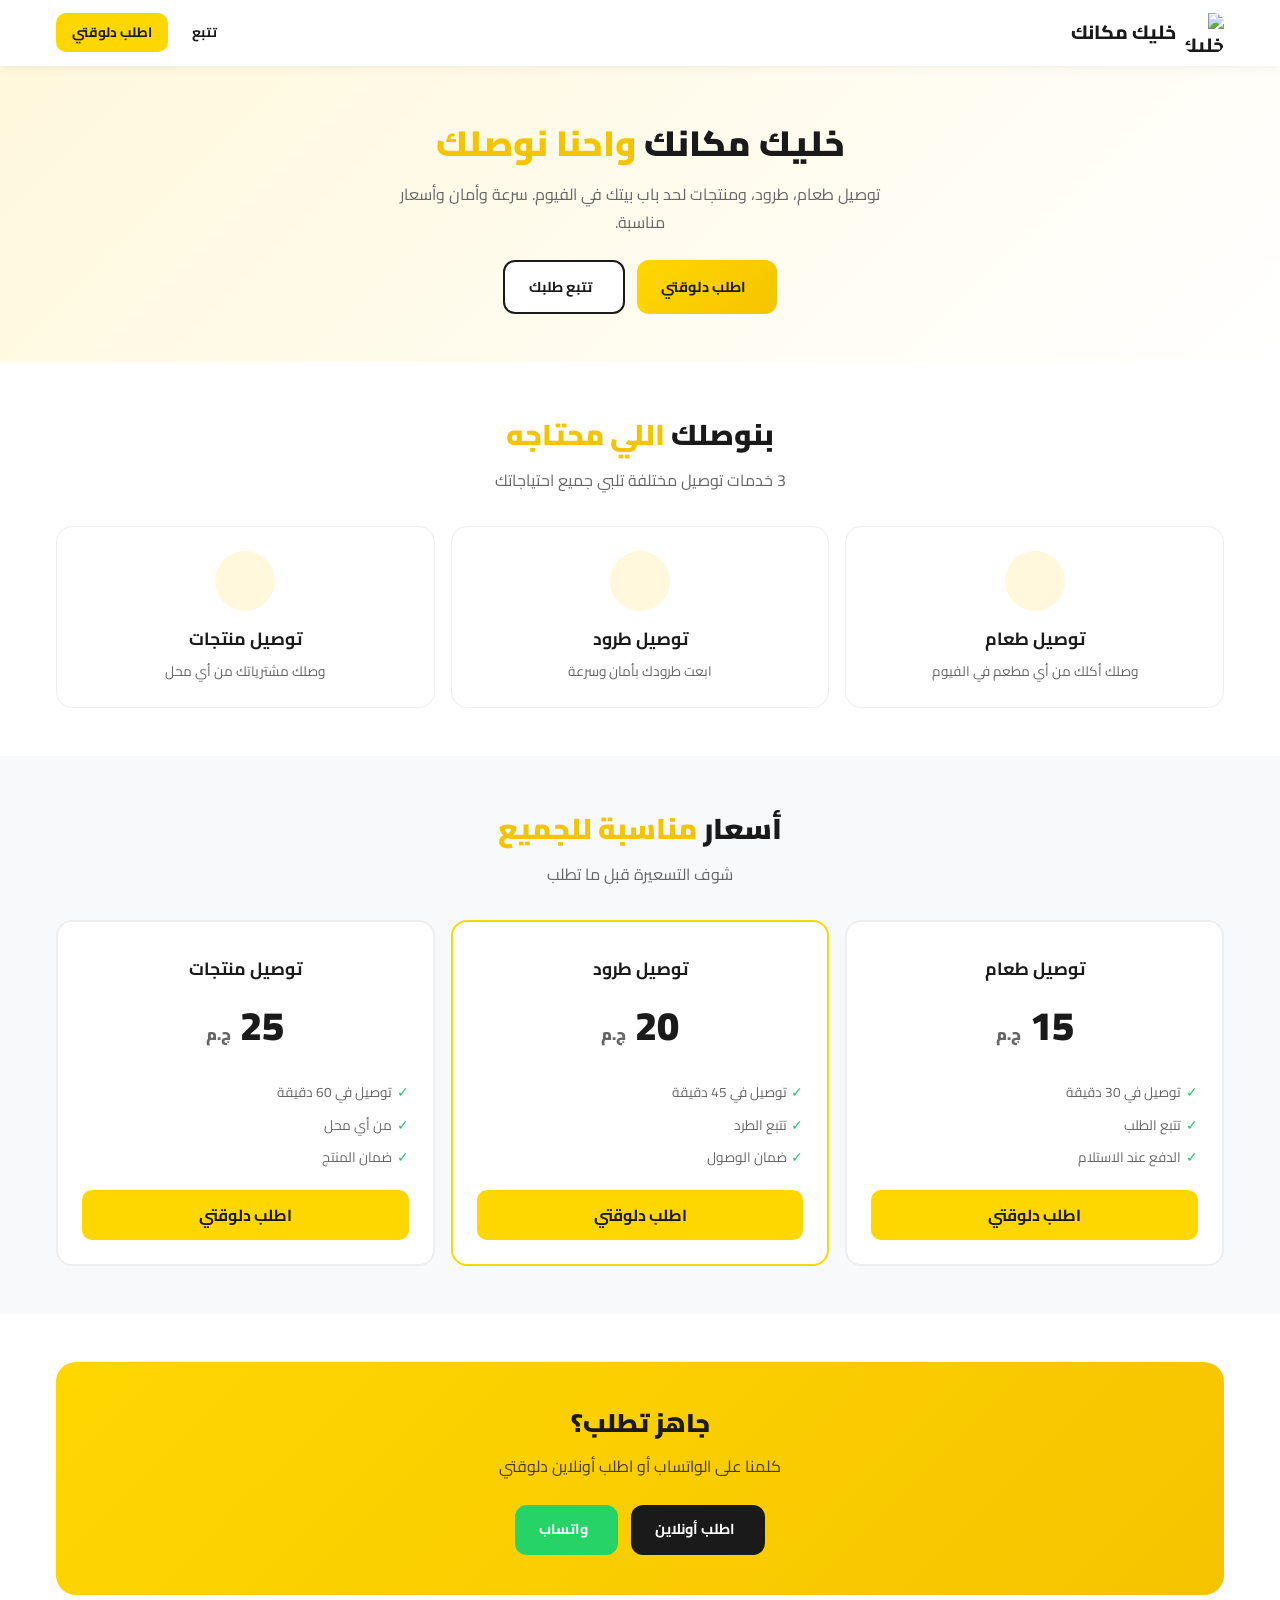
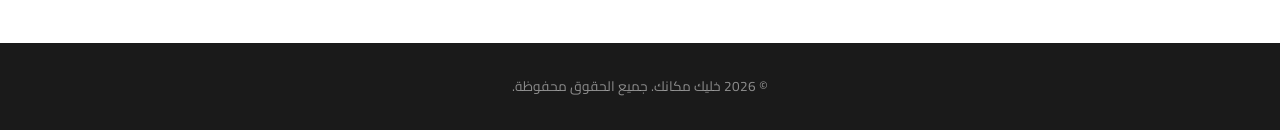
==== amp/index.html @ e52c1ca5 "Add PWA support (manifest, service worker), download page, and AMP versions" ====
<!DOCTYPE html>
<html amp lang="ar" dir="rtl">
<head>
    <meta charset="UTF-8">
    <meta name="viewport" content="width=device-width,minimum-scale=1,initial-scale=1">
    <title>خليك مكانك | أسرع خدمة توصيل في الفيوم</title>
    <link rel="canonical" href="https://ohmedayman.github.io/d/">
    <meta name="description" content="خليك مكانك - أسرع خدمة توصيل في محافظة الفيوم. توصيل طعام وطرود ومنتجات.">
    <link rel="icon" type="image/jpeg" href="assets/images/logo.jpg">
    <script async src="https://cdn.ampproject.org/v0.js"></script>
    <script async custom-element="amp-analytics" src="https://cdn.ampproject.org/v0/amp-analytics-0.1.js"></script>
    <style amp-boilerplate>body{-webkit-animation:-amp-start 8s steps(1,end) 0s 1 normal both;-moz-animation:-amp-start 8s steps(1,end) 0s 1 normal both;animation:-amp-start 8s steps(1,end) 0s 1 normal both}@-webkit-keyframes -amp-start{from{visibility:hidden}to{visibility:visible}}@-moz-keyframes -amp-start{from{visibility:hidden}to{visibility:visible}}@-webkit-keyframes -amp-end{from{visibility:visible}to{visibility:hidden}}@-moz-keyframes -amp-end{from{visibility:visible}to{visibility:hidden}}@keyframes -amp-end{from{visibility:visible}to{visibility:hidden}}</style>
    <noscript><style amp-boilerplate>body{-webkit-animation:none;-moz-animation:none;animation:none}</style></noscript>
    <link href="https://fonts.googleapis.com/css2?family=Cairo:wght@400;600;700;800;900&display=swap" rel="stylesheet">
    <style>
        :root{--primary:#FFD700;--primary-dark:#F5C400;--primary-light:#FFF8DC;--dark:#1A1A1A;--gray:#666;--white:#fff;--green:#22c55e;--wa:#25D366;--shadow:0 4px 20px rgba(0,0,0,.1)}
        *{margin:0;padding:0;box-sizing:border-box}
        body{font-family:'Cairo',sans-serif;color:var(--dark);background:var(--white);direction:rtl;line-height:1.7}
        a{text-decoration:none;color:inherit}
        .container{max-width:1200px;margin:0 auto;padding:0 1rem}

        /* Navbar */
        .nav{background:var(--white);padding:.8rem 0;box-shadow:0 2px 10px rgba(0,0,0,.06);position:sticky;top:0;z-index:100}
        .nav .container{display:flex;align-items:center;justify-content:space-between}
        .nav-brand{display:flex;align-items:center;gap:.5rem;font-weight:800;font-size:1.2rem}
        .nav-brand img{width:40px;height:40px;border-radius:10px}
        .nav-links{display:flex;gap:.5rem}
        .nav-links a{padding:.5rem 1rem;border-radius:10px;font-weight:700;font-size:.85rem;transition:.3s}
        .nav-cta{background:var(--primary);color:var(--dark)}

        /* Hero */
        .hero{background:linear-gradient(135deg,var(--primary-light),var(--white));padding:3rem 0;text-align:center}
        .hero h1{font-size:2.2rem;font-weight:900;margin-bottom:.5rem}
        .hero h1 span{color:var(--primary-dark)}
        .hero p{color:var(--gray);font-size:1rem;margin-bottom:1.5rem;max-width:500px;margin-left:auto;margin-right:auto}
        .hero-btns{display:flex;gap:.8rem;justify-content:center;flex-wrap:wrap}
        .btn{padding:.8rem 1.5rem;border-radius:12px;font-weight:700;font-size:.9rem;display:inline-flex;align-items:center;gap:.4rem}
        .btn-primary{background:linear-gradient(135deg,var(--primary),var(--primary-dark));color:var(--dark)}
        .btn-outline{background:var(--white);color:var(--dark);border:2px solid var(--dark)}

        /* Services */
        .services{padding:3rem 0;text-align:center}
        .section-title{font-size:1.8rem;font-weight:900;margin-bottom:.5rem}
        .section-title span{color:var(--primary-dark)}
        .section-desc{color:var(--gray);margin-bottom:2rem}
        .svc-grid{display:grid;grid-template-columns:repeat(3,1fr);gap:1rem}
        .svc-card{background:var(--white);border-radius:16px;padding:1.5rem;text-align:center;border:1px solid #eee;transition:.3s}
        .svc-card:hover{transform:translateY(-5px);box-shadow:var(--shadow)}
        .svc-icon{width:60px;height:60px;background:var(--primary-light);border-radius:50%;display:flex;align-items:center;justify-content:center;margin:0 auto .8rem;font-size:1.5rem;color:var(--primary-dark)}
        .svc-card h3{font-size:1.1rem;margin-bottom:.4rem}
        .svc-card p{color:var(--gray);font-size:.85rem}

        /* Pricing */
        .pricing{padding:3rem 0;background:#f8f9fa;text-align:center}
        .price-grid{display:grid;grid-template-columns:repeat(3,1fr);gap:1rem}
        .price-card{background:var(--white);border-radius:16px;padding:1.5rem;border:2px solid #eee}
        .price-card.popular{border-color:var(--primary)}
        .price-icon{font-size:2rem;color:var(--primary-dark);margin-bottom:.5rem}
        .price-card h3{font-size:1.1rem;margin-bottom:.5rem}
        .price-amount{font-size:2.5rem;font-weight:900;color:var(--dark)}
        .price-currency{font-size:1rem;color:var(--gray)}
        .price-card ul{list-style:none;margin:1rem 0;text-align:right}
        .price-card li{padding:.3rem 0;font-size:.85rem;color:var(--gray)}
        .price-card li::before{content:'✓';color:var(--green);margin-left:.3rem}
        .price-btn{display:block;background:var(--primary);color:var(--dark);padding:.7rem;border-radius:10px;font-weight:700;text-align:center}

        /* CTA */
        .cta{padding:3rem 0;text-align:center}
        .cta-box{background:linear-gradient(135deg,var(--primary),var(--primary-dark));border-radius:20px;padding:2.5rem;color:var(--dark)}
        .cta-box h2{font-size:1.6rem;font-weight:900;margin-bottom:.5rem}
        .cta-box p{margin-bottom:1.5rem;opacity:.8}
        .cta-btns{display:flex;gap:.8rem;justify-content:center;flex-wrap:wrap}
        .btn-dark{background:var(--dark);color:var(--white)}
        .btn-wa{background:var(--wa);color:var(--white)}

        /* Footer */
        .footer{background:var(--dark);color:var(--white);padding:2rem 0;text-align:center}
        .footer p{color:rgba(255,255,255,.5);font-size:.85rem}

        @media(max-width:768px){
            .svc-grid,.price-grid{grid-template-columns:1fr}
            .hero h1{font-size:1.6rem}
            .nav-links{display:none}
        }
    </style>
</head>
<body>

<!-- Navbar -->
<nav class="nav">
    <div class="container">
        <a href="index.html" class="nav-brand">
            <img src="assets/images/logo.jpg" alt="خليك مكانك">
            خليك مكانك
        </a>
        <div class="nav-links">
            <a href="track.html">تتبع</a>
            <a href="order.html" class="nav-cta">اطلب دلوقتي</a>
        </div>
    </div>
</nav>

<!-- Hero -->
<section class="hero">
    <div class="container">
        <h1>خليك مكانك <span>واحنا نوصلك</span></h1>
        <p>توصيل طعام، طرود، ومنتجات لحد باب بيتك في الفيوم. سرعة وأمان وأسعار مناسبة.</p>
        <div class="hero-btns">
            <a href="order.html" class="btn btn-primary"><i class="fas fa-shopping-cart"></i> اطلب دلوقتي</a>
            <a href="track.html" class="btn btn-outline"><i class="fas fa-search"></i> تتبع طلبك</a>
        </div>
    </div>
</section>

<!-- Services -->
<section class="services">
    <div class="container">
        <h2 class="section-title">بنوصلك <span>اللي محتاجه</span></h2>
        <p class="section-desc">3 خدمات توصيل مختلفة تلبي جميع احتياجاتك</p>
        <div class="svc-grid">
            <div class="svc-card">
                <div class="svc-icon"><i class="fas fa-utensils"></i></div>
                <h3>توصيل طعام</h3>
                <p>وصلك أكلك من أي مطعم في الفيوم</p>
            </div>
            <div class="svc-card">
                <div class="svc-icon"><i class="fas fa-box"></i></div>
                <h3>توصيل طرود</h3>
                <p>ابعت طرودك بأمان وسرعة</p>
            </div>
            <div class="svc-card">
                <div class="svc-icon"><i class="fas fa-shopping-bag"></i></div>
                <h3>توصيل منتجات</h3>
                <p>وصلك مشترياتك من أي محل</p>
            </div>
        </div>
    </div>
</section>

<!-- Pricing -->
<section class="pricing">
    <div class="container">
        <h2 class="section-title">أسعار <span>مناسبة للجميع</span></h2>
        <p class="section-desc">شوف التسعيرة قبل ما تطلب</p>
        <div class="price-grid">
            <div class="price-card">
                <div class="price-icon"><i class="fas fa-utensils"></i></div>
                <h3>توصيل طعام</h3>
                <div class="price-amount">15 <span class="price-currency">ج.م</span></div>
                <ul>
                    <li>توصيل في 30 دقيقة</li>
                    <li>تتبع الطلب</li>
                    <li>الدفع عند الاستلام</li>
                </ul>
                <a href="order.html" class="price-btn">اطلب دلوقتي</a>
            </div>
            <div class="price-card popular">
                <div class="price-icon"><i class="fas fa-box"></i></div>
                <h3>توصيل طرود</h3>
                <div class="price-amount">20 <span class="price-currency">ج.م</span></div>
                <ul>
                    <li>توصيل في 45 دقيقة</li>
                    <li>تتبع الطرد</li>
                    <li>ضمان الوصول</li>
                </ul>
                <a href="order.html" class="price-btn">اطلب دلوقتي</a>
            </div>
            <div class="price-card">
                <div class="price-icon"><i class="fas fa-shopping-bag"></i></div>
                <h3>توصيل منتجات</h3>
                <div class="price-amount">25 <span class="price-currency">ج.م</span></div>
                <ul>
                    <li>توصيل في 60 دقيقة</li>
                    <li>من أي محل</li>
                    <li>ضمان المنتج</li>
                </ul>
                <a href="order.html" class="price-btn">اطلب دلوقتي</a>
            </div>
        </div>
    </div>
</section>

<!-- CTA -->
<section class="cta">
    <div class="container">
        <div class="cta-box">
            <h2>جاهز تطلب؟</h2>
            <p>كلمنا على الواتساب أو اطلب أونلاين دلوقتي</p>
            <div class="cta-btns">
                <a href="order.html" class="btn btn-dark"><i class="fas fa-shopping-cart"></i> اطلب أونلاين</a>
                <a href="https://wa.me/201234567890" class="btn btn-wa"><i class="fab fa-whatsapp"></i> واتساب</a>
            </div>
        </div>
    </div>
</section>

<!-- Footer -->
<footer class="footer">
    <div class="container">
        <p>&copy; 2026 خليك مكانك. جميع الحقوق محفوظة.</p>
    </div>
</footer>

</body>
</html>
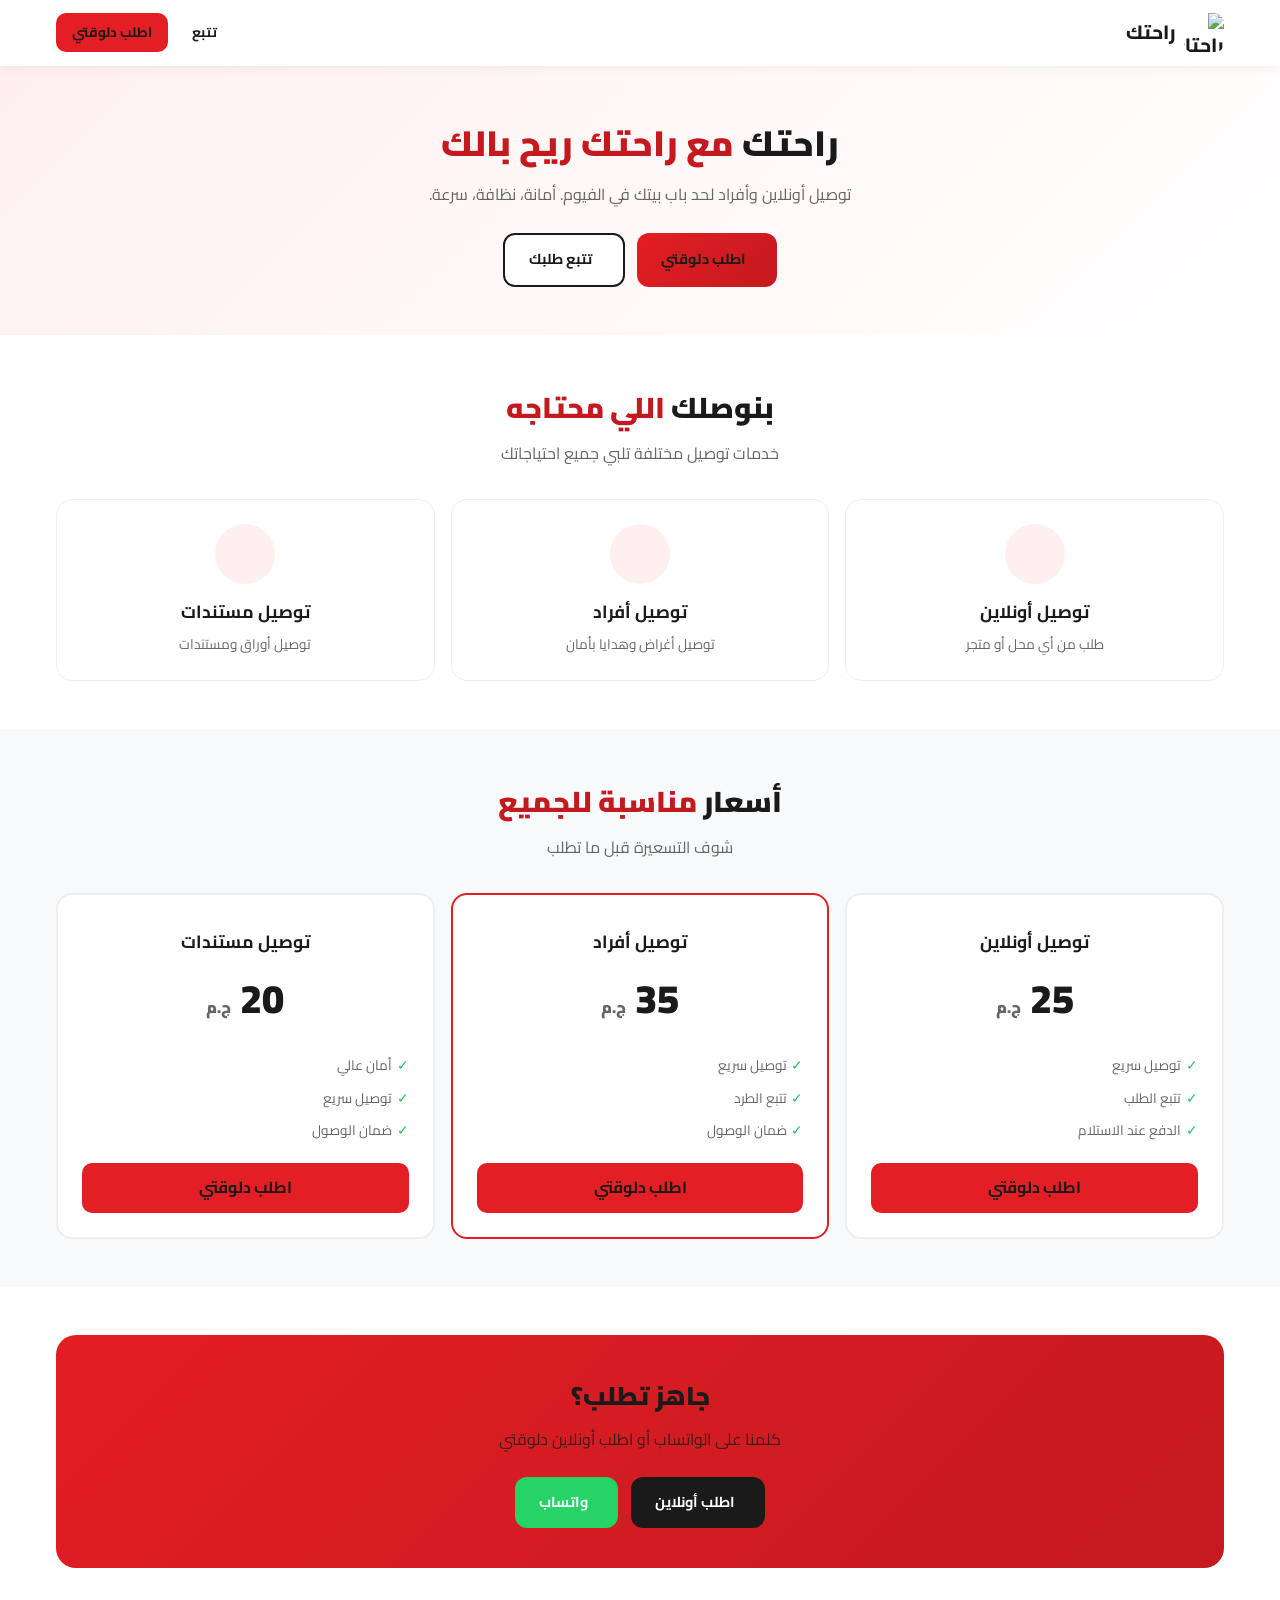
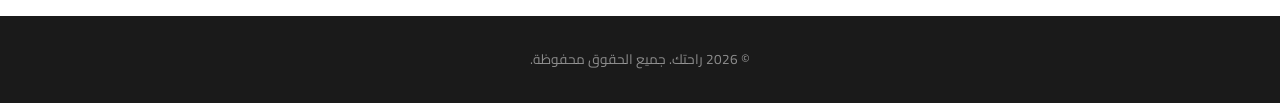
==== commit 3f4a72fe: "Rebrand from خليك مكانك to راحتك - Ra7tk Services: Red color scheme, new services (online/personal/d" ====
--- a/amp/index.html
+++ b/amp/index.html
@@ -3,9 +3,9 @@
 <head>
     <meta charset="UTF-8">
     <meta name="viewport" content="width=device-width,minimum-scale=1,initial-scale=1">
-    <title>خليك مكانك | أسرع خدمة توصيل في الفيوم</title>
+    <title>راحتك | أسرع خدمة توصيل في الفيوم</title>
     <link rel="canonical" href="https://ohmedayman.github.io/d/">
-    <meta name="description" content="خليك مكانك - أسرع خدمة توصيل في محافظة الفيوم. توصيل طعام وطرود ومنتجات.">
+    <meta name="description" content="راحتك - أسرع خدمة توصيل في محافظة الفيوم. توصيل أونلاين وأفراد ومستندات.">
     <link rel="icon" type="image/jpeg" href="assets/images/logo.jpg">
     <script async src="https://cdn.ampproject.org/v0.js"></script>
     <script async custom-element="amp-analytics" src="https://cdn.ampproject.org/v0/amp-analytics-0.1.js"></script>
@@ -13,7 +13,7 @@
     <noscript><style amp-boilerplate>body{-webkit-animation:none;-moz-animation:none;animation:none}</style></noscript>
     <link href="https://fonts.googleapis.com/css2?family=Cairo:wght@400;600;700;800;900&display=swap" rel="stylesheet">
     <style>
-        :root{--primary:#FFD700;--primary-dark:#F5C400;--primary-light:#FFF8DC;--dark:#1A1A1A;--gray:#666;--white:#fff;--green:#22c55e;--wa:#25D366;--shadow:0 4px 20px rgba(0,0,0,.1)}
+        :root{--primary:#E31E24;--primary-dark:#C41A1F;--primary-light:#FFF0F0;--dark:#1A1A1A;--gray:#666;--white:#fff;--green:#22c55e;--wa:#25D366;--shadow:0 4px 20px rgba(0,0,0,.1)}
         *{margin:0;padding:0;box-sizing:border-box}
         body{font-family:'Cairo',sans-serif;color:var(--dark);background:var(--white);direction:rtl;line-height:1.7}
         a{text-decoration:none;color:inherit}
@@ -90,8 +90,8 @@
 <nav class="nav">
     <div class="container">
         <a href="index.html" class="nav-brand">
-            <img src="assets/images/logo.jpg" alt="خليك مكانك">
-            خليك مكانك
+            <img src="assets/images/logo.jpg" alt="راحتك">
+            راحتك
         </a>
         <div class="nav-links">
             <a href="track.html">تتبع</a>
@@ -103,8 +103,8 @@
 <!-- Hero -->
 <section class="hero">
     <div class="container">
-        <h1>خليك مكانك <span>واحنا نوصلك</span></h1>
-        <p>توصيل طعام، طرود، ومنتجات لحد باب بيتك في الفيوم. سرعة وأمان وأسعار مناسبة.</p>
+        <h1>راحتك <span>مع راحتك ريح بالك</span></h1>
+        <p>توصيل أونلاين وأفراد لحد باب بيتك في الفيوم. أمانة، نظافة، سرعة.</p>
         <div class="hero-btns">
             <a href="order.html" class="btn btn-primary"><i class="fas fa-shopping-cart"></i> اطلب دلوقتي</a>
             <a href="track.html" class="btn btn-outline"><i class="fas fa-search"></i> تتبع طلبك</a>
@@ -116,22 +116,22 @@
 <section class="services">
     <div class="container">
         <h2 class="section-title">بنوصلك <span>اللي محتاجه</span></h2>
-        <p class="section-desc">3 خدمات توصيل مختلفة تلبي جميع احتياجاتك</p>
+        <p class="section-desc">خدمات توصيل مختلفة تلبي جميع احتياجاتك</p>
         <div class="svc-grid">
             <div class="svc-card">
-                <div class="svc-icon"><i class="fas fa-utensils"></i></div>
-                <h3>توصيل طعام</h3>
-                <p>وصلك أكلك من أي مطعم في الفيوم</p>
+                <div class="svc-icon"><i class="fas fa-shopping-cart"></i></div>
+                <h3>توصيل أونلاين</h3>
+                <p>طلب من أي محل أو متجر</p>
             </div>
             <div class="svc-card">
-                <div class="svc-icon"><i class="fas fa-box"></i></div>
-                <h3>توصيل طرود</h3>
-                <p>ابعت طرودك بأمان وسرعة</p>
+                <div class="svc-icon"><i class="fas fa-user-friends"></i></div>
+                <h3>توصيل أفراد</h3>
+                <p>توصيل أغراض وهدايا بأمان</p>
             </div>
             <div class="svc-card">
-                <div class="svc-icon"><i class="fas fa-shopping-bag"></i></div>
-                <h3>توصيل منتجات</h3>
-                <p>وصلك مشترياتك من أي محل</p>
+                <div class="svc-icon"><i class="fas fa-file-alt"></i></div>
+                <h3>توصيل مستندات</h3>
+                <p>توصيل أوراق ومستندات</p>
             </div>
         </div>
     </div>
@@ -144,35 +144,35 @@
         <p class="section-desc">شوف التسعيرة قبل ما تطلب</p>
         <div class="price-grid">
             <div class="price-card">
-                <div class="price-icon"><i class="fas fa-utensils"></i></div>
-                <h3>توصيل طعام</h3>
-                <div class="price-amount">15 <span class="price-currency">ج.م</span></div>
+                <div class="price-icon"><i class="fas fa-shopping-cart"></i></div>
+                <h3>توصيل أونلاين</h3>
+                <div class="price-amount">25 <span class="price-currency">ج.م</span></div>
                 <ul>
-                    <li>توصيل في 30 دقيقة</li>
+                    <li>توصيل سريع</li>
                     <li>تتبع الطلب</li>
                     <li>الدفع عند الاستلام</li>
                 </ul>
                 <a href="order.html" class="price-btn">اطلب دلوقتي</a>
             </div>
             <div class="price-card popular">
-                <div class="price-icon"><i class="fas fa-box"></i></div>
-                <h3>توصيل طرود</h3>
-                <div class="price-amount">20 <span class="price-currency">ج.م</span></div>
+                <div class="price-icon"><i class="fas fa-user-friends"></i></div>
+                <h3>توصيل أفراد</h3>
+                <div class="price-amount">35 <span class="price-currency">ج.م</span></div>
                 <ul>
-                    <li>توصيل في 45 دقيقة</li>
+                    <li>توصيل سريع</li>
                     <li>تتبع الطرد</li>
                     <li>ضمان الوصول</li>
                 </ul>
                 <a href="order.html" class="price-btn">اطلب دلوقتي</a>
             </div>
             <div class="price-card">
-                <div class="price-icon"><i class="fas fa-shopping-bag"></i></div>
-                <h3>توصيل منتجات</h3>
-                <div class="price-amount">25 <span class="price-currency">ج.م</span></div>
+                <div class="price-icon"><i class="fas fa-file-alt"></i></div>
+                <h3>توصيل مستندات</h3>
+                <div class="price-amount">20 <span class="price-currency">ج.م</span></div>
                 <ul>
-                    <li>توصيل في 60 دقيقة</li>
-                    <li>من أي محل</li>
-                    <li>ضمان المنتج</li>
+                    <li>أمان عالي</li>
+                    <li>توصيل سريع</li>
+                    <li>ضمان الوصول</li>
                 </ul>
                 <a href="order.html" class="price-btn">اطلب دلوقتي</a>
             </div>
@@ -188,7 +188,7 @@
             <p>كلمنا على الواتساب أو اطلب أونلاين دلوقتي</p>
             <div class="cta-btns">
                 <a href="order.html" class="btn btn-dark"><i class="fas fa-shopping-cart"></i> اطلب أونلاين</a>
-                <a href="https://wa.me/201234567890" class="btn btn-wa"><i class="fab fa-whatsapp"></i> واتساب</a>
+                <a href="https://wa.me/20102004100667" class="btn btn-wa"><i class="fab fa-whatsapp"></i> واتساب</a>
             </div>
         </div>
     </div>
@@ -197,7 +197,7 @@
 <!-- Footer -->
 <footer class="footer">
     <div class="container">
-        <p>&copy; 2026 خليك مكانك. جميع الحقوق محفوظة.</p>
+        <p>&copy; 2026 راحتك. جميع الحقوق محفوظة.</p>
     </div>
 </footer>
 
